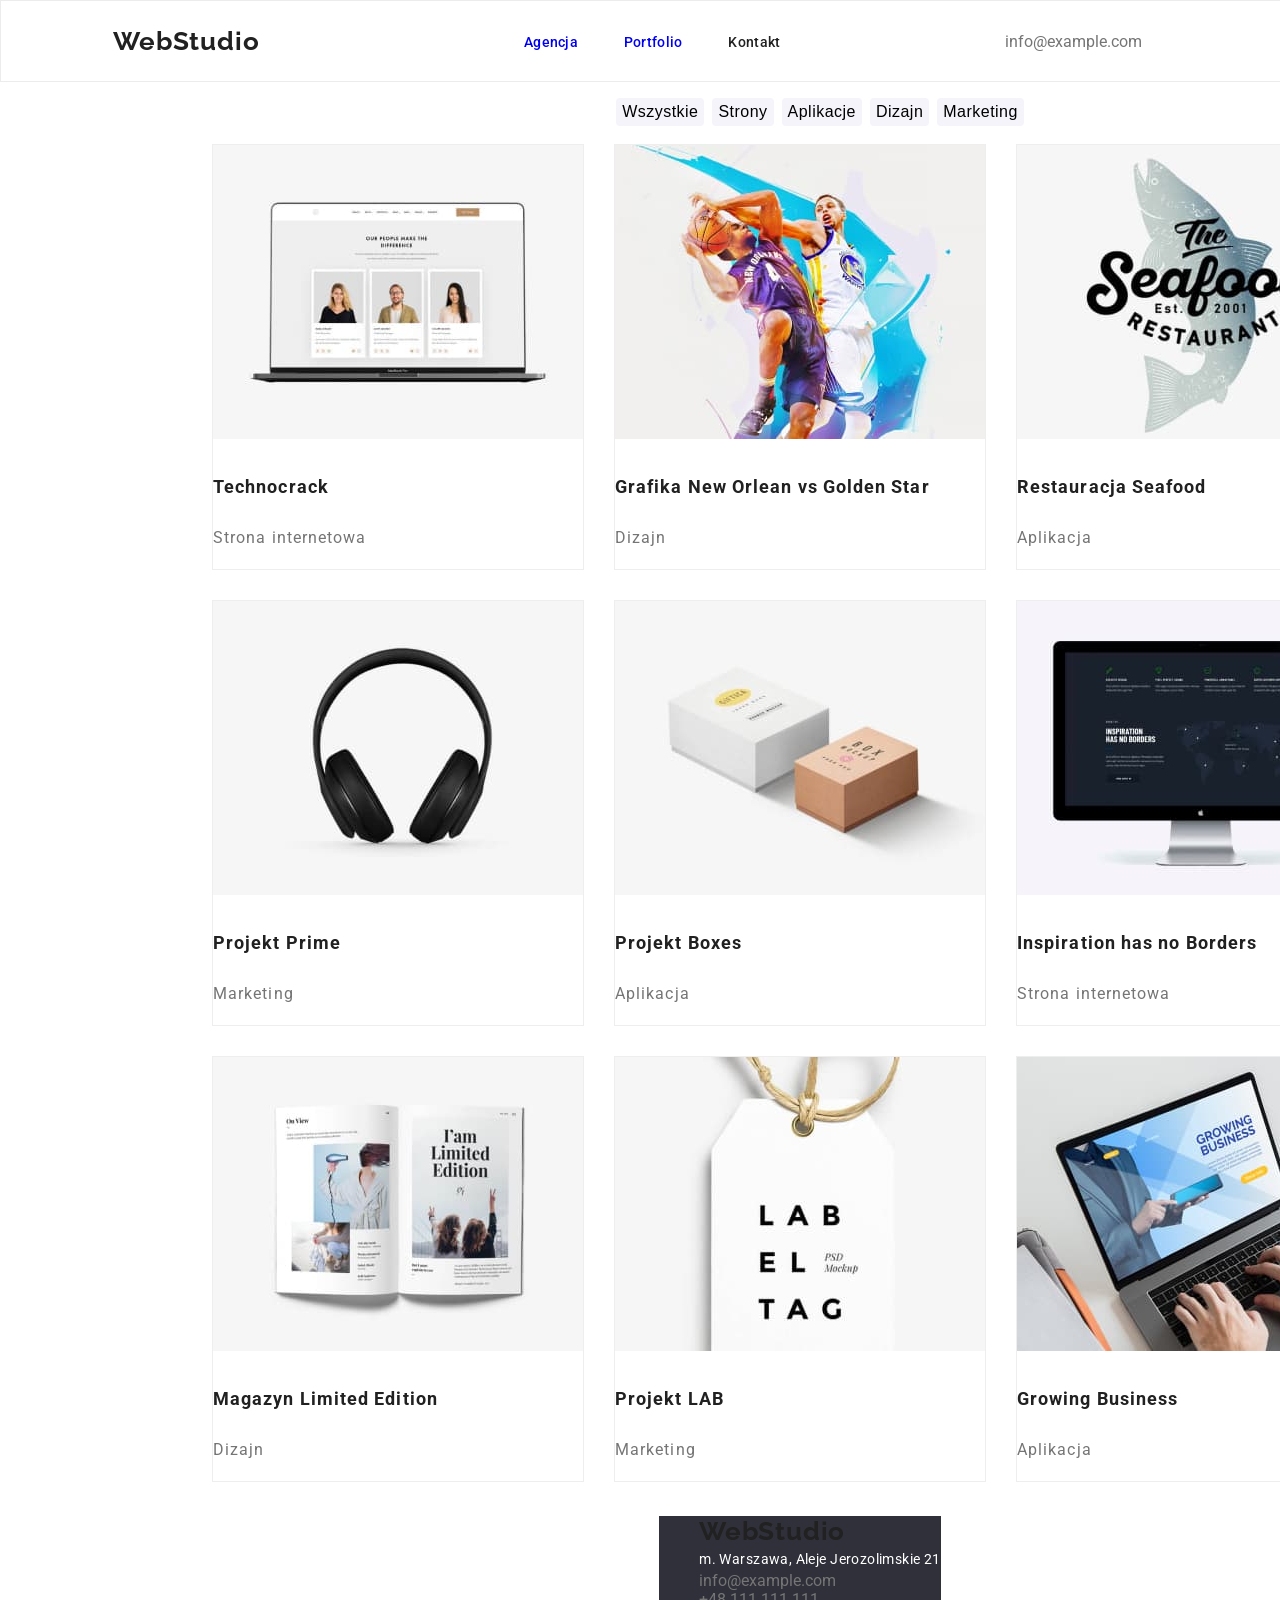
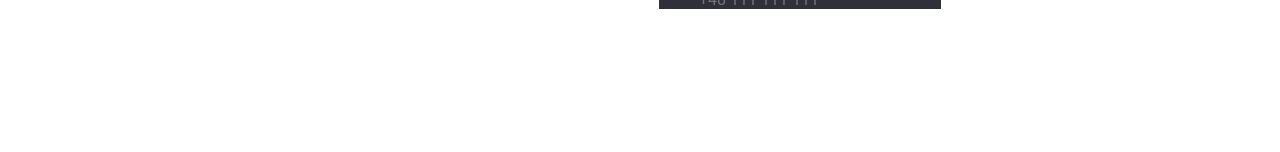
==== portfolio.html @ 927ac367 "1 Create and copy repo #3" ====
<!DOCTYPE html>
<html lang="en">
  <head>
    <meta charset="UTF-8" />
    <title>Portfolio</title>
    <link rel="preconnect" href="https://fonts.googleapis.com" />
    <link rel="preconnect" href="https://fonts.gstatic.com" crossorigin />
    <link
      href="https://fonts.googleapis.com/css2?family=Raleway:wght@700&family=Roboto:wght@400;500;700;900&display=swap"
      rel="stylesheet"
    />
    <link rel="stylesheet" href="./css/style.css" />
  </head>
  <body>
    <header>
      <section>
        <div class="top-box">
          <a class="name-logo" href="">WebStudio</a>
          <ul class="subpages-list">
            <li><a class="subpages" href="./index.html">Agencja</a></li>
            <li><a class="subpages" href="./portfolio.html">Portfolio</a></li>
            <li><a class="subpages" href="">Kontakt</a></li>
          </ul>
          <a class="contact" href="mailto:info@example.com">info@example.com</a>
          <a class="contact" href="tel:+48111111111">+48 111 111 111</a>
        </div>
      </section>
    </header>
    <main>
      <div class="big-wrap">
        <div class="container">
          <article>
            <ul class="button-list">
              <li>
                <button type="button" class="filter-button">Wszystkie</button>
              </li>
              <li>
                <button type="button" class="filter-button">Strony</button>
              </li>
              <li>
                <button type="button" class="filter-button">Aplikacje</button>
              </li>
              <li>
                <button type="button" class="filter-button">Dizajn</button>
              </li>
              <li>
                <button type="button" class="filter-button">Marketing</button>
              </li>
            </ul>
            <ul class="products">
              <li>
                <img
                  src="./images/img8.jpg"
                  width="370"
                  height="294"
                  alt="Gotowa strona internetowa"
                />
                <h3>Technocrack</h3>
                <p>Strona internetowa</p>
              </li>
              <li>
                <img
                  src="./images/img9.jpg"
                  width="370"
                  height="294"
                  alt="Grafika sportowa, koszykówka"
                />
                <h3>Grafika New Orlean vs Golden Star</h3>
                <p>Dizajn</p>
              </li>
              <li>
                <img
                  src="./images/img10.jpg"
                  width="370"
                  height="294"
                  alt="Logo restauracji"
                />
                <h3>Restauracja Seafood</h3>
                <p>Aplikacja</p>
              </li>
              <li>
                <img
                  src="./images/img11.jpg"
                  width="370"
                  height="294"
                  alt="Nauszne słuchawki bezprzewodowe, czarne"
                />
                <h3>Projekt Prime</h3>
                <p>Marketing</p>
              </li>
              <li>
                <img
                  src="./images/img12.jpg"
                  width="370"
                  height="294"
                  alt="Projekty opakowań"
                />
                <h3>Projekt Boxes</h3>
                <p>Aplikacja</p>
              </li>
              <li>
                <img
                  src="./images/img13.jpg"
                  width="370"
                  height="294"
                  alt="Strona z projektami"
                />
                <h3>Inspiration has no Borders</h3>
                <p>Strona internetowa</p>
              </li>
              <li>
                <img
                  src="./images/img14.jpg"
                  width="370"
                  height="294"
                  alt="Projekt magazynu o modzie"
                />
                <h3>Magazyn Limited Edition</h3>
                <p>Dizajn</p>
              </li>
              <li>
                <img
                  src="./images/img15.jpg"
                  width="370"
                  height="294"
                  alt="Projekt zawieszki"
                />
                <h3>Projekt LAB</h3>
                <p>Marketing</p>
              </li>
              <li>
                <img
                  src="./images/img16.jpg"
                  width="370"
                  height="294"
                  alt="Aplikacja do inwestycji"
                />
                <h3>Growing Business</h3>
                <p>Aplikacja</p>
              </li>
            </ul>
          </article>
        </div>
      </div>
    </main>
    <footer>
      <div class="big-wrap">
        <div class="container">
          <ul class="f-data">
            <li><a class="name-logo" href="">WebStudio</a></li>
            <li>
              <address class="home-location">
                m. Warszawa, Aleje Jerozolimskie 21
              </address>
            </li>
            <li>
              <a class="contact" href="mailto:info@example.com"
                >info@example.com</a
              >
            </li>
            <li>
              <a class="contact" href="tel:+48111111111">+48 111 111 111</a>
            </li>
          </ul>
        </div>
      </div>
    </footer>
  </body>
</html>
---- css/style.css ----
body {
  font-family: "Roboto", sans-serif;
  color: #212121;
  background-color: #fff;
  width: 1600px;
  margin: 0px;
}

.top-box {
  background-color: #fff;
  border: 1px solid #ececec;
  display: flex;
  justify-content: space-around;
  align-items: center;
  height: 80px;
}

.big-box {
  text-align: center;
  color: #ffffff;
  background-color: #2f303a;
  height: 600px;
  gap: 46px;
  display: flex;
  justify-content: center;
  align-items: center;
  flex-direction: column;
}
.firs-header {
  font-size: 44px;
  font-weight: 900;
  line-height: 60px;
  letter-spacing: 0.06em;
}
.secondary-header {
  font-size: 36px;
  font-weight: 700;
  line-height: 42px;
  letter-spacing: 0.03em;
  text-align: center;
}
.order-button {
  width: 200px;
  background-color: #2196f3;
  color: #ffffff;
  font-size: 16px;
  box-shadow: 0px 4px 4px rgba(0, 0, 0, 0.15);
  border-radius: 4px;
  padding: 0px;
}
.filter-button {
  font-size: 16px;
  font-weight: 500;
  line-height: 26px;
  letter-spacing: 0.03em;
  border-radius: 4px;
  background-color: #f5f4fa;
  border: none;
}
.filter-button:hover,
.filter-button:focus {
  color: #ffffff;
  background-color: #2196f3;
}

.subpages,
.name-logo {
  font-size: 14px;
  font-weight: 500;
  line-height: 16px;
  letter-spacing: 0.02em;
  text-decoration: none;
}
.subpages:visited,
.name-logo:visited {
  color: inherit;
}

.subpages:hover,
.name-logo:hover,
.subpages:focus,
.name-logo:focus {
  color: #2196f3;
}

.contact {
  color: #757575;
  text-decoration: none;
}

.big-wrap {
  width: 1600px;
  display: flex;
  justify-content: center;
  align-items: center;
}
.container {
  width: 1200px;
  /*margin: 0px;*/
  display: flex;
  flex-wrap: wrap;
  justify-content: center;
  align-items: center;
  gap: 47px;
}
.products,
.news,
.members,
.f-data,
.subpages-list,
.button-list,
.engagement {
  list-style: none;
}
.subpages-list {
  display: flex;
  justify-content: space-between;
  gap: 46px;
}

.news {
  display: flex;
  flex-wrap: nowrap;
  justify-content: left;
}
.engagement {
  display: flex;
  justify-content: space-between;
  gap: 30px;
}
.button-list {
  display: flex;
  justify-content: center;
  gap: 8px;
}

.products {
  font-size: 18px;
  font-weight: 700;
  line-height: 36px;
  letter-spacing: 0.06em;
  text-align: left;
  display: flex;
  flex-wrap: wrap;
  justify-content: center;
  align-items: center;
  padding: 0px;
  gap: 30px;
}
.products p {
  font-weight: 400;
  text-align: left;
  color: #757575;
  font-size: 16px;
  line-height: 30px;
  width: 322px;
}
.products h3 {
  width: 322px;
  font-size: 18px;
}
.products li {
  background-color: #fff;
  border: 1px solid #eee;
}
.news {
  font-size: 14px;
  font-weight: 700;
  line-height: 16px;
  letter-spacing: 0.03em;
  text-align: left;
  display: flex;
  flex-direction: row;
  gap: 30px;
}
.news p {
  font-weight: 400;

  color: #757575;
  line-height: 24px;
}
.news li {
  width: 270px;
  height: 101px;
  text-align: left;
}
.crew {
  width: 1600px;
  background-color: #f5f4fa;
}
.members {
  display: flex;
  justify-content: space-between;
  gap: 30px;
}
.members li {
  background: #ffffff;
  box-shadow: 0px 1px 3px rgba(0, 0, 0, 0.12), 0px 1px 1px rgba(0, 0, 0, 0.14),
    0px 2px 1px rgba(0, 0, 0, 0.2);
  border-radius: 0px 0px 4px 4px;
  width: 270px;
  height: 368px;
  text-align: center;
}
.members p {
  font-family: "Roboto";
  font-style: normal;
  font-weight: 400;
  font-size: 16px;
  line-height: 19px;
  text-align: center;
  letter-spacing: 0.03em;
  color: #757575;
}
.home-location {
  font-style: normal;
  font-size: 14px;
  font-weight: 400;
  line-height: 24px;
  letter-spacing: 0.03em;
  text-align: left;
  color: #ffffff;
}
footer {
  height: 252px;
}
.f-data {
  background-color: #2f303a;
}
.name-logo {
  font-family: "Raleway", sans-serif;
  font-size: 26px;
  font-weight: 700;
  line-height: 31px;
  letter-spacing: 0.03em;
}
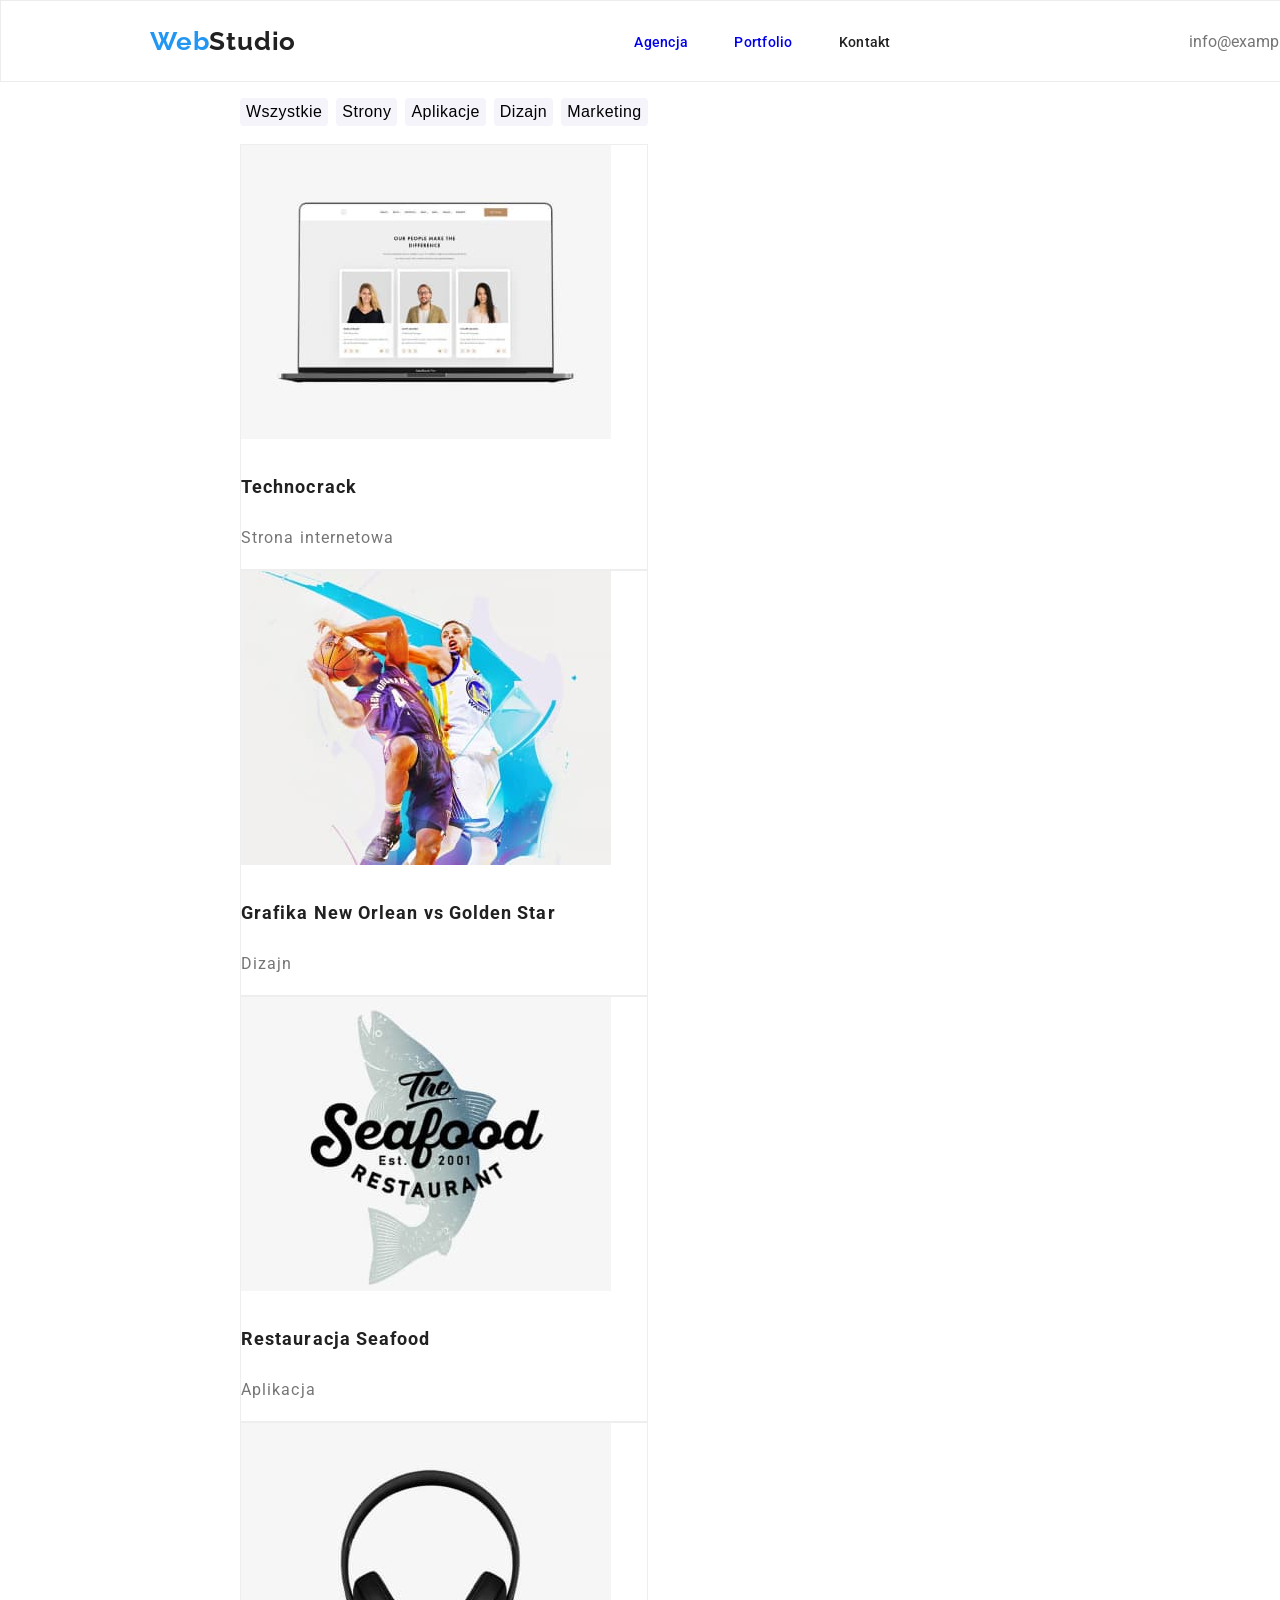
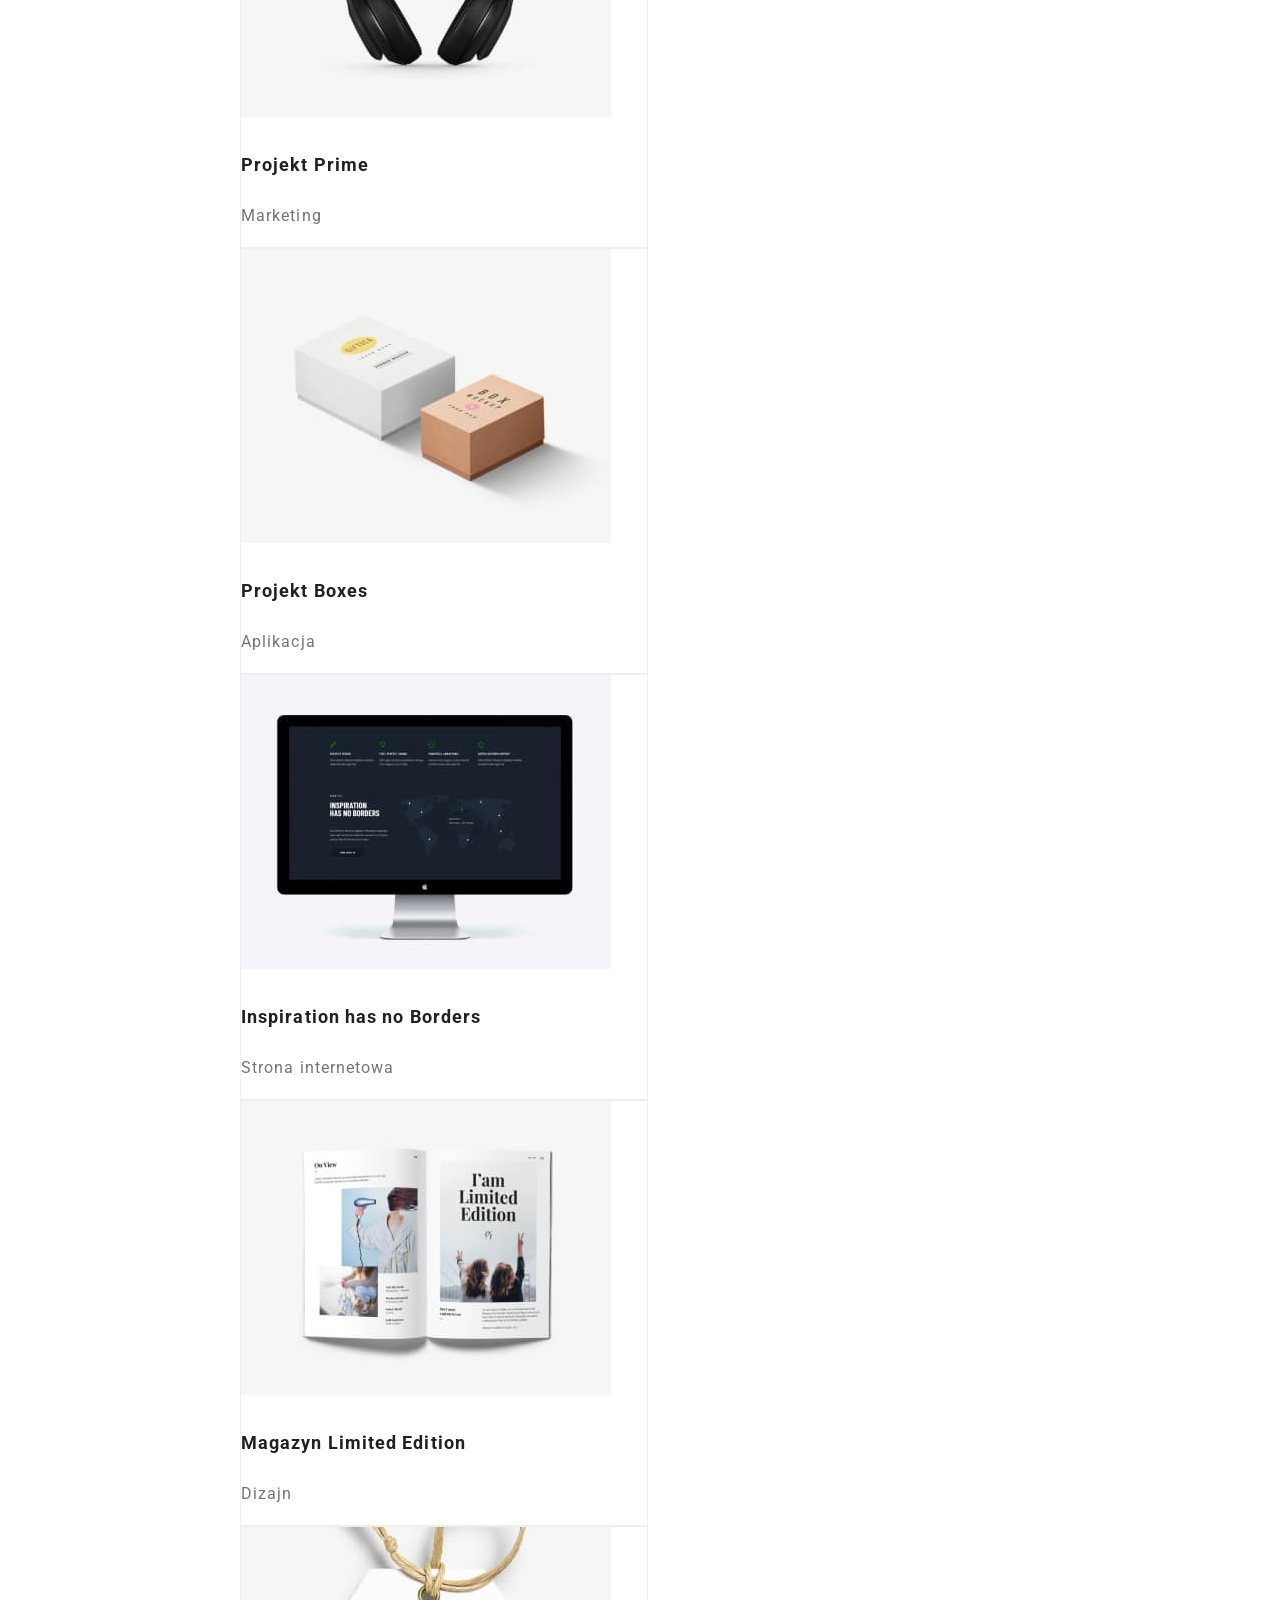
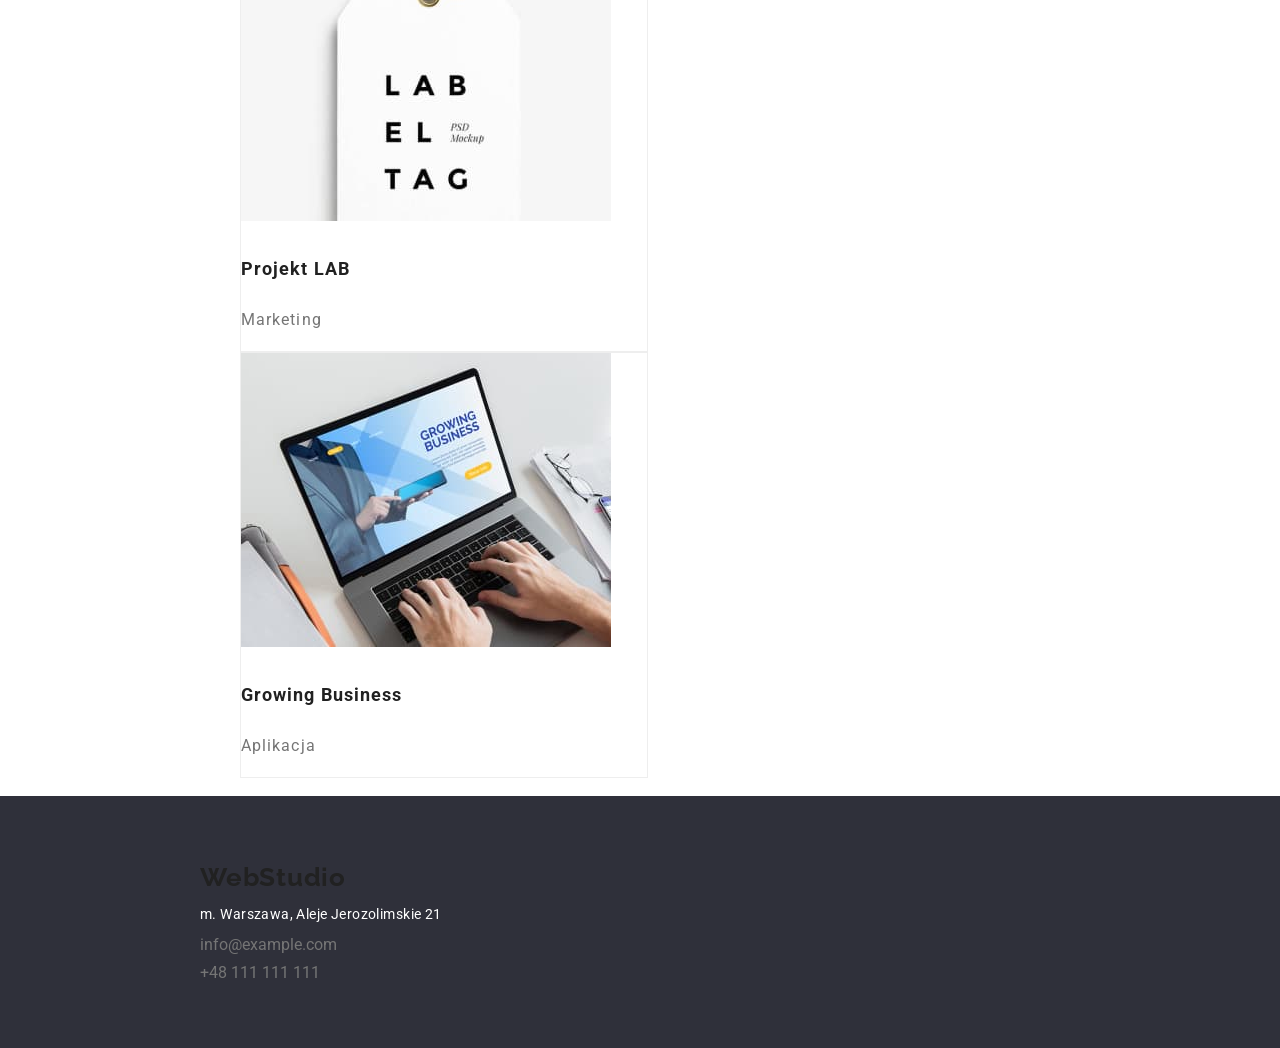
==== commit cf7a8540: "Big Update ### Change All stylesheet" ====
--- a/portfolio.html
+++ b/portfolio.html
@@ -13,17 +13,19 @@
   </head>
   <body>
     <header>
-      <section>
-        <div class="top-box">
-          <a class="name-logo" href="">WebStudio</a>
-          <ul class="subpages-list">
-            <li><a class="subpages" href="./index.html">Agencja</a></li>
-            <li><a class="subpages" href="./portfolio.html">Portfolio</a></li>
-            <li><a class="subpages" href="">Kontakt</a></li>
-          </ul>
+      <section class="top-box">
+        <a class="name-logo" href=""
+          ><span class="name-logo-effect-f">Web</span>Studio</a
+        >
+        <ul class="subpages-list">
+          <li><a class="subpages" href="./index.html">Agencja</a></li>
+          <li><a class="subpages" href="./portfolio.html">Portfolio</a></li>
+          <li><a class="subpages" href="">Kontakt</a></li>
+        </ul>
+        <span class="top-box-contact">
           <a class="contact" href="mailto:info@example.com">info@example.com</a>
-          <a class="contact" href="tel:+48111111111">+48 111 111 111</a>
-        </div>
+          <a class="contact" href="tel:+48111111111">+48 111 111 111</a></span
+        >
       </section>
     </header>
     <main>
--- a/css/style.css
+++ b/css/style.css
@@ -5,7 +5,6 @@
   width: 1600px;
   margin: 0px;
 }
-
 .top-box {
   background-color: #fff;
   border: 1px solid #ececec;
@@ -20,24 +19,29 @@
   color: #ffffff;
   background-color: #2f303a;
   height: 600px;
-  gap: 46px;
   display: flex;
   justify-content: center;
   align-items: center;
   flex-direction: column;
+  gap: 30px;
 }
 .firs-header {
+  margin: 0px;
   font-size: 44px;
   font-weight: 900;
   line-height: 60px;
   letter-spacing: 0.06em;
 }
+.section {
+  padding: 94px 0 94px 0;
+}
 .secondary-header {
   font-size: 36px;
   font-weight: 700;
   line-height: 42px;
   letter-spacing: 0.03em;
   text-align: center;
+  margin-bottom: 50px;
 }
 .order-button {
   width: 200px;
@@ -62,7 +66,6 @@
   color: #ffffff;
   background-color: #2196f3;
 }
-
 .subpages,
 .name-logo {
   font-size: 14px;
@@ -75,19 +78,16 @@
 .name-logo:visited {
   color: inherit;
 }
-
 .subpages:hover,
 .name-logo:hover,
 .subpages:focus,
 .name-logo:focus {
   color: #2196f3;
 }
-
 .contact {
-  color: #757575;
   text-decoration: none;
-}
-
+  color: #757575;
+}
 .big-wrap {
   width: 1600px;
   display: flex;
@@ -96,12 +96,9 @@
 }
 .container {
   width: 1200px;
-  /*margin: 0px;*/
+  margin: 0px;
   display: flex;
   flex-wrap: wrap;
-  justify-content: center;
-  align-items: center;
-  gap: 47px;
 }
 .products,
 .news,
@@ -109,24 +106,33 @@
 .f-data,
 .subpages-list,
 .button-list,
-.engagement {
+.engagement,
+.contact {
   list-style: none;
 }
 .subpages-list {
   display: flex;
-  justify-content: space-between;
+  justify-content: space-around;
   gap: 46px;
 }
-
 .news {
+  padding: 0px;
+  margin: 0px;
+  font-size: 14px;
+  font-weight: 700;
+  line-height: 16px;
+  letter-spacing: 0.03em;
   display: flex;
   flex-wrap: nowrap;
   justify-content: left;
+  gap: 30px;
 }
 .engagement {
   display: flex;
   justify-content: space-between;
   gap: 30px;
+  margin: 0px;
+  padding: 0px;
 }
 .button-list {
   display: flex;
@@ -139,13 +145,6 @@
   font-weight: 700;
   line-height: 36px;
   letter-spacing: 0.06em;
-  text-align: left;
-  display: flex;
-  flex-wrap: wrap;
-  justify-content: center;
-  align-items: center;
-  padding: 0px;
-  gap: 30px;
 }
 .products p {
   font-weight: 400;
@@ -163,19 +162,8 @@
   background-color: #fff;
   border: 1px solid #eee;
 }
-.news {
-  font-size: 14px;
-  font-weight: 700;
-  line-height: 16px;
-  letter-spacing: 0.03em;
-  text-align: left;
-  display: flex;
-  flex-direction: row;
-  gap: 30px;
-}
 .news p {
   font-weight: 400;
-
   color: #757575;
   line-height: 24px;
 }
@@ -186,11 +174,12 @@
 }
 .crew {
   width: 1600px;
-  background-color: #f5f4fa;
 }
 .members {
-  display: flex;
-  justify-content: space-between;
+  padding: 0px;
+  margin: 0px;
+  display: flex;
+  justify-content: space-around;
   gap: 30px;
 }
 .members li {
@@ -203,8 +192,6 @@
   text-align: center;
 }
 .members p {
-  font-family: "Roboto";
-  font-style: normal;
   font-weight: 400;
   font-size: 16px;
   line-height: 19px;
@@ -222,10 +209,18 @@
   color: #ffffff;
 }
 footer {
+  background-color: #2f303a;
   height: 252px;
+  height: 252px;
+  margin: 0px auto;
+  text-align: left;
+  display: flex;
 }
 .f-data {
-  background-color: #2f303a;
+  padding: 0px;
+  display: flex;
+  flex-direction: column;
+  gap: 9px;
 }
 .name-logo {
   font-family: "Raleway", sans-serif;
@@ -234,3 +229,10 @@
   line-height: 31px;
   letter-spacing: 0.03em;
 }
+
+.name-logo-effect-f {
+  color: #2196f3;
+}
+.name-logo-effect-sec {
+  color: #fff;
+}
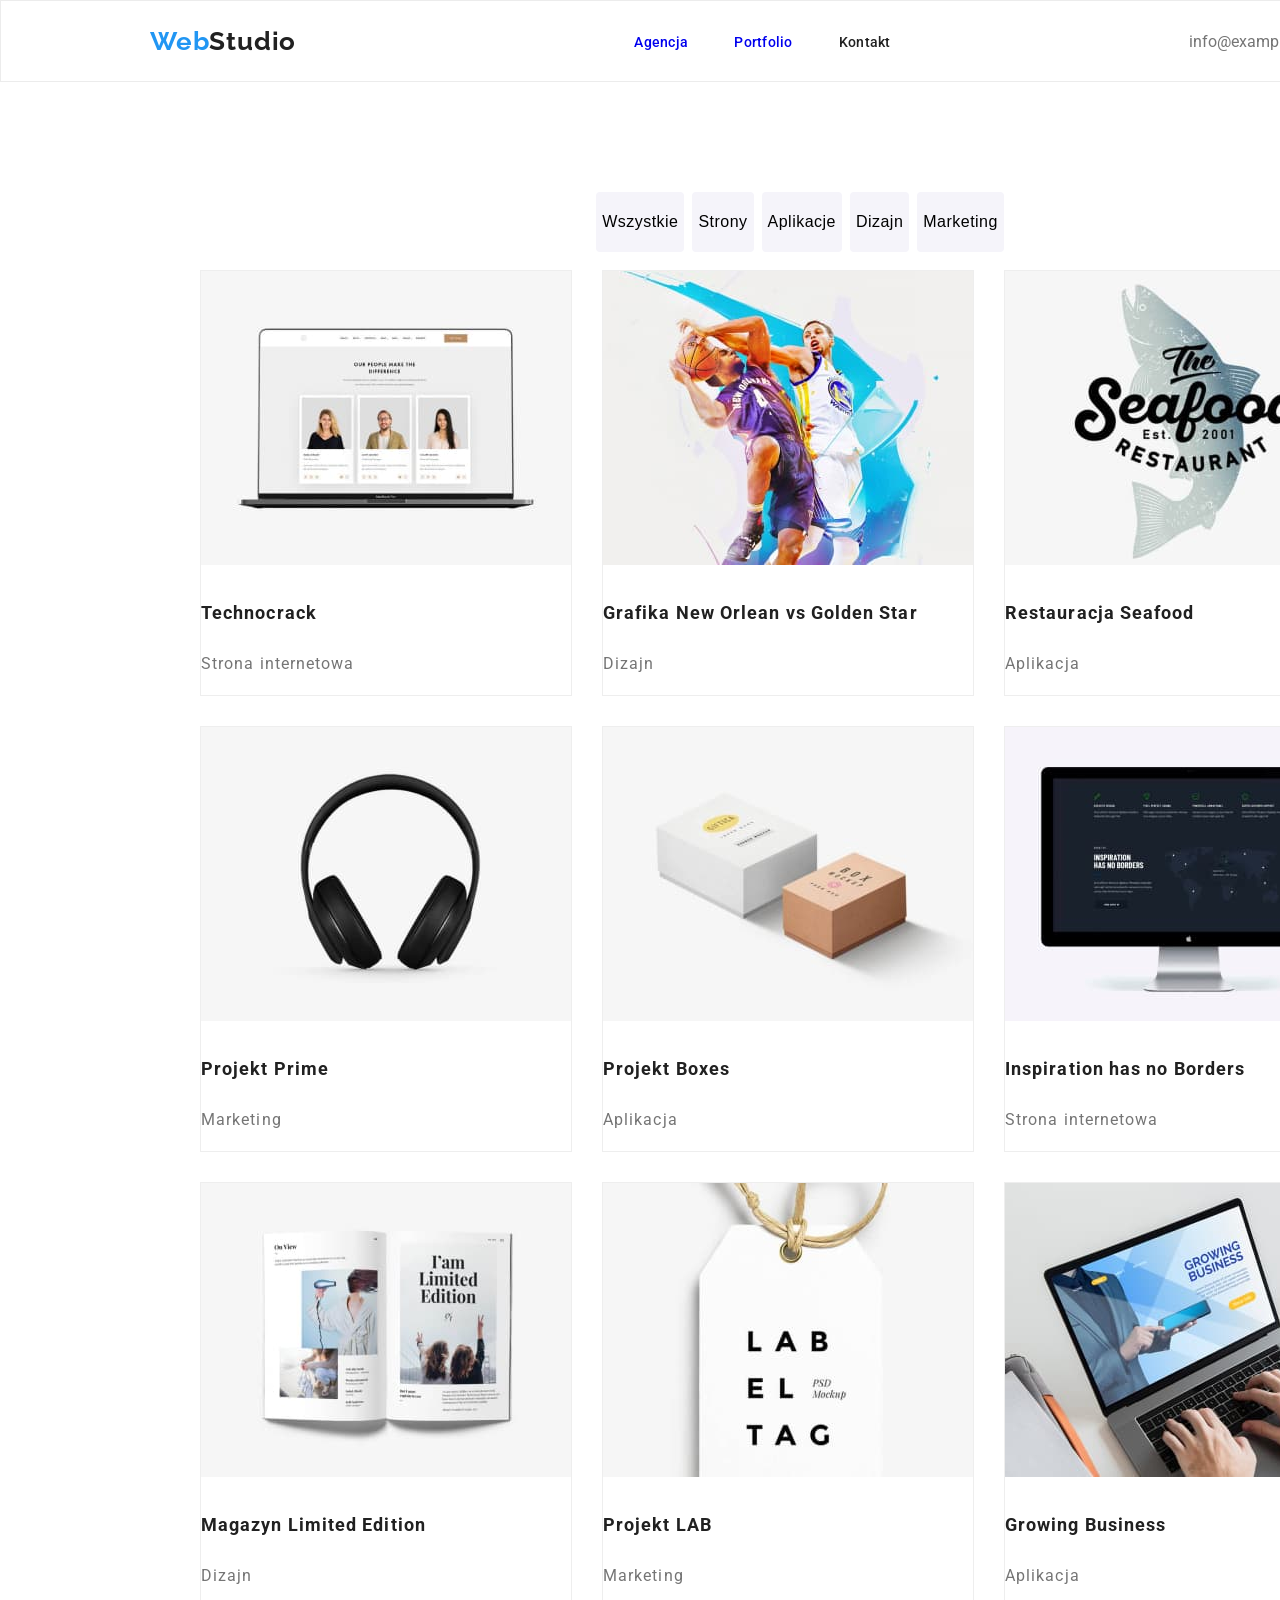
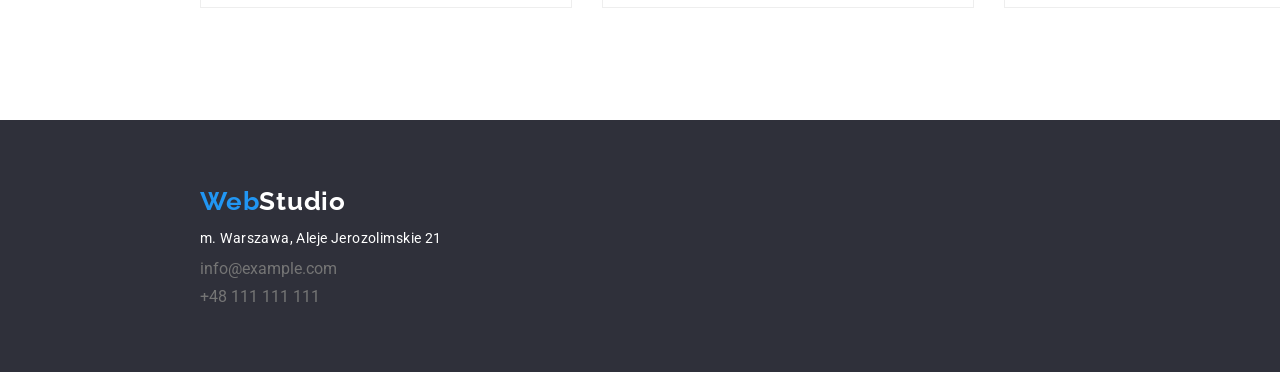
==== commit a41b91da: "Update #2 Delete border from "order-button"" ====
--- a/portfolio.html
+++ b/portfolio.html
@@ -31,22 +31,32 @@
     <main>
       <div class="big-wrap">
         <div class="container">
-          <article>
+          <section class="section">
             <ul class="button-list">
               <li>
-                <button type="button" class="filter-button">Wszystkie</button>
+                <button type="button" class="filter-button">
+                  <p>Wszystkie</p>
+                </button>
               </li>
               <li>
-                <button type="button" class="filter-button">Strony</button>
+                <button type="button" class="filter-button">
+                  <p>Strony</p>
+                </button>
               </li>
               <li>
-                <button type="button" class="filter-button">Aplikacje</button>
+                <button type="button" class="filter-button">
+                  <p>Aplikacje</p>
+                </button>
               </li>
               <li>
-                <button type="button" class="filter-button">Dizajn</button>
+                <button type="button" class="filter-button">
+                  <p>Dizajn</p>
+                </button>
               </li>
               <li>
-                <button type="button" class="filter-button">Marketing</button>
+                <button type="button" class="filter-button">
+                  <p>Marketing</p>
+                </button>
               </li>
             </ul>
             <ul class="products">
@@ -141,7 +151,7 @@
                 <p>Aplikacja</p>
               </li>
             </ul>
-          </article>
+          </section>
         </div>
       </div>
     </main>
@@ -149,7 +159,12 @@
       <div class="big-wrap">
         <div class="container">
           <ul class="f-data">
-            <li><a class="name-logo" href="">WebStudio</a></li>
+            <li>
+              <a class="name-logo" href=""
+                ><span class="name-logo-effect-f">Web</span
+                ><span class="name-logo-effect-sec">Studio</span></a
+              >
+            </li>
             <li>
               <address class="home-location">
                 m. Warszawa, Aleje Jerozolimskie 21
--- a/css/style.css
+++ b/css/style.css
@@ -49,18 +49,11 @@
   color: #ffffff;
   font-size: 16px;
   box-shadow: 0px 4px 4px rgba(0, 0, 0, 0.15);
+  border: none;
   border-radius: 4px;
   padding: 0px;
 }
-.filter-button {
-  font-size: 16px;
-  font-weight: 500;
-  line-height: 26px;
-  letter-spacing: 0.03em;
-  border-radius: 4px;
-  background-color: #f5f4fa;
-  border: none;
-}
+
 .filter-button:hover,
 .filter-button:focus {
   color: #ffffff;
@@ -135,16 +128,30 @@
   padding: 0px;
 }
 .button-list {
+  padding: 0px;
   display: flex;
   justify-content: center;
   gap: 8px;
 }
-
+.filter-button {
+  font-size: 16px;
+  font-weight: 500;
+  line-height: 26px;
+  letter-spacing: 0.03em;
+  border-radius: 4px;
+  background-color: #f5f4fa;
+  border: none;
+}
 .products {
+  padding: 0px;
   font-size: 18px;
   font-weight: 700;
   line-height: 36px;
   letter-spacing: 0.06em;
+  display: flex;
+  flex-wrap: wrap;
+  flex-direction: row;
+  gap: 30px;
 }
 .products p {
   font-weight: 400;
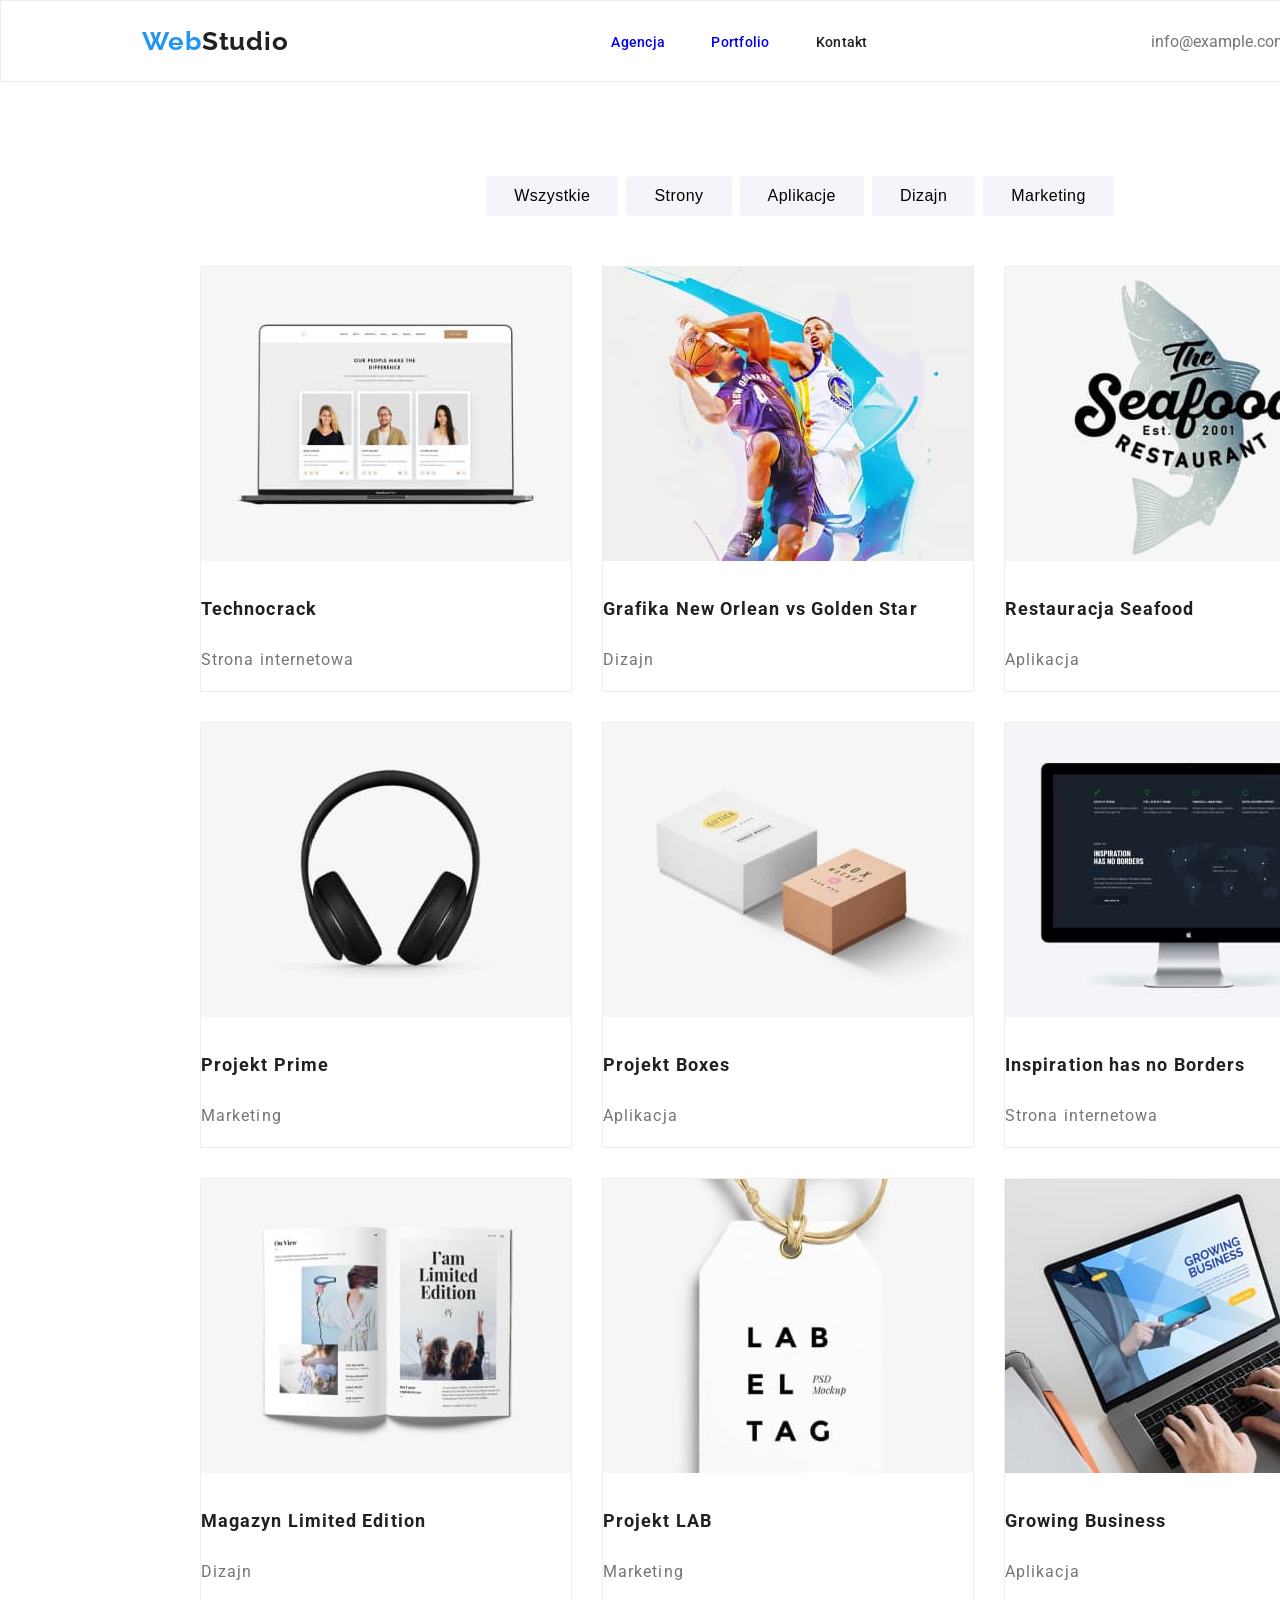
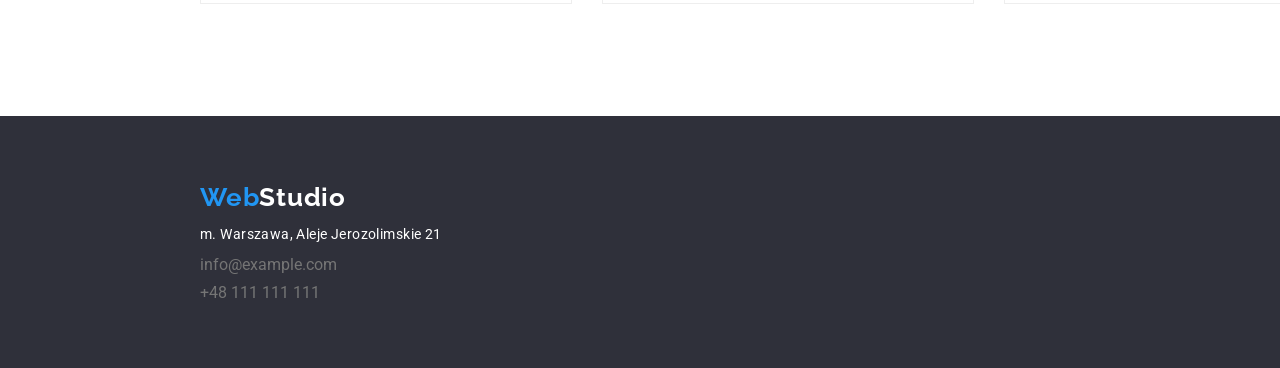
==== commit 72433b13: "Update #3 Finished hw- for now :)" ====
--- a/portfolio.html
+++ b/portfolio.html
@@ -22,10 +22,10 @@
           <li><a class="subpages" href="./portfolio.html">Portfolio</a></li>
           <li><a class="subpages" href="">Kontakt</a></li>
         </ul>
-        <span class="top-box-contact">
+        <div class="top-box-contact">
           <a class="contact" href="mailto:info@example.com">info@example.com</a>
-          <a class="contact" href="tel:+48111111111">+48 111 111 111</a></span
-        >
+          <a class="contact" href="tel:+48111111111">+48 111 111 111</a>
+        </div>
       </section>
     </header>
     <main>
--- a/css/style.css
+++ b/css/style.css
@@ -76,6 +76,10 @@
 .subpages:focus,
 .name-logo:focus {
   color: #2196f3;
+}
+.top-box-contact {
+  display: flex;
+  gap: 50px;
 }
 .contact {
   text-decoration: none;
@@ -129,6 +133,7 @@
 }
 .button-list {
   padding: 0px;
+  margin: 0 0 50px 0;
   display: flex;
   justify-content: center;
   gap: 8px;
@@ -141,6 +146,11 @@
   border-radius: 4px;
   background-color: #f5f4fa;
   border: none;
+  text-align: center;
+}
+.filter-button p {
+  margin: 6px 22px 6px 22px;
+  padding: 0px;
 }
 .products {
   padding: 0px;
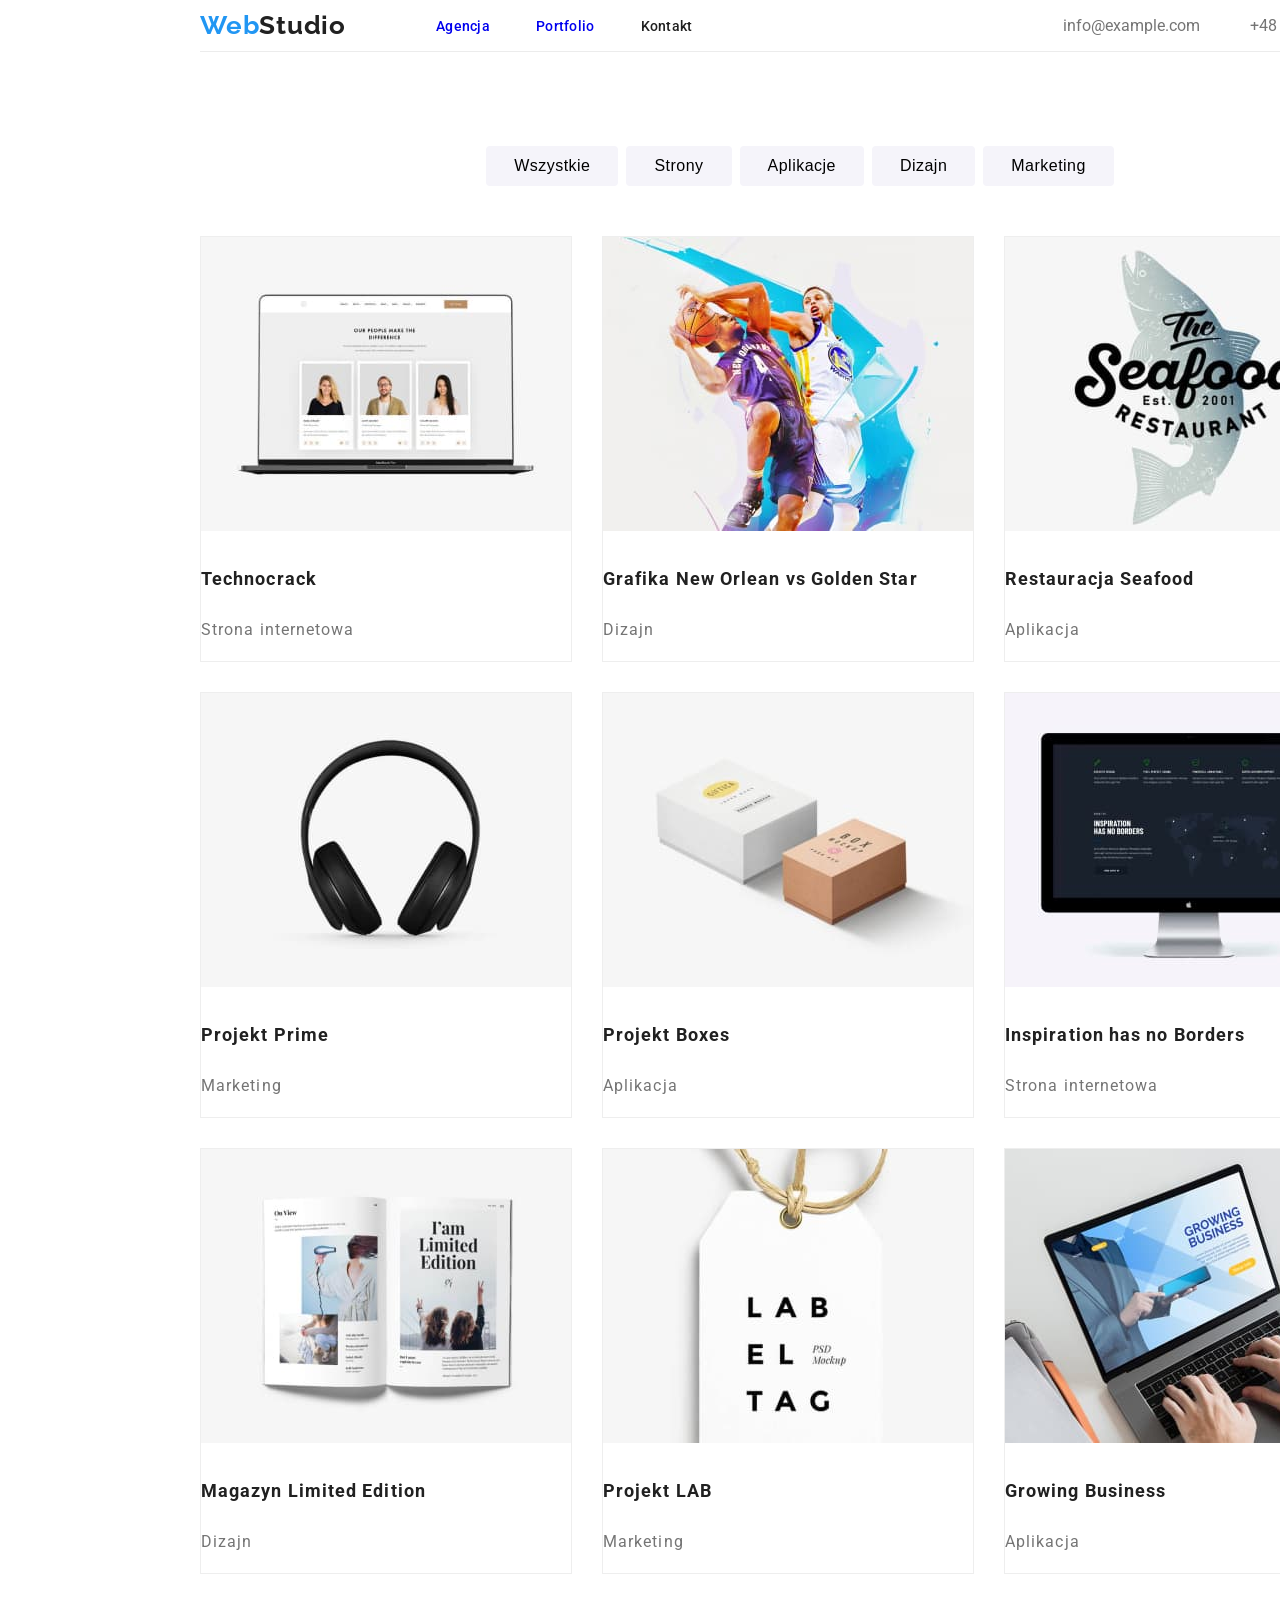
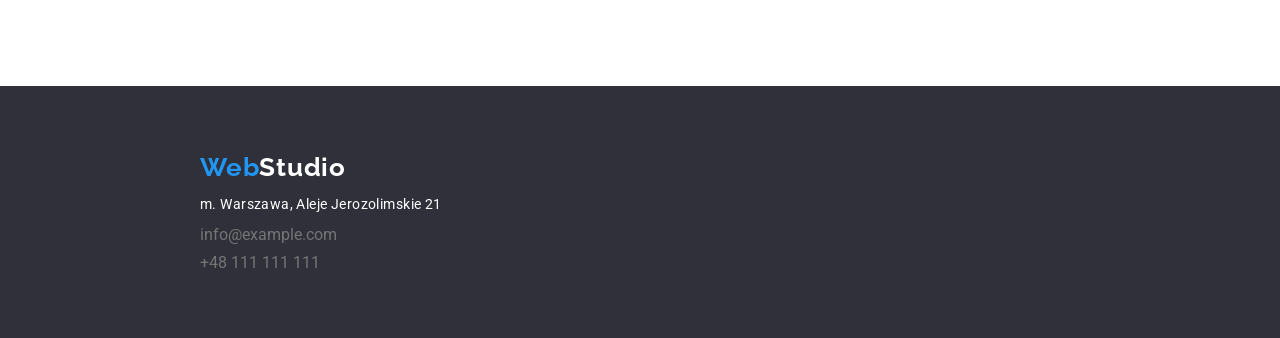
==== commit 10aee983: "Updat #21 Finished- maybe" ====
--- a/portfolio.html
+++ b/portfolio.html
@@ -13,20 +13,26 @@
   </head>
   <body>
     <header>
-      <section class="top-box">
-        <a class="name-logo" href=""
-          ><span class="name-logo-effect-f">Web</span>Studio</a
-        >
-        <ul class="subpages-list">
-          <li><a class="subpages" href="./index.html">Agencja</a></li>
-          <li><a class="subpages" href="./portfolio.html">Portfolio</a></li>
-          <li><a class="subpages" href="">Kontakt</a></li>
-        </ul>
-        <div class="top-box-contact">
-          <a class="contact" href="mailto:info@example.com">info@example.com</a>
-          <a class="contact" href="tel:+48111111111">+48 111 111 111</a>
+      <div class="big-wrap">
+        <div class="container">
+          <section class="top-box">
+            <a class="name-logo" href=""
+              ><span class="name-logo-effect-f">Web</span>Studio</a
+            >
+            <ul class="subpages-list">
+              <li><a class="subpages" href="./index.html">Agencja</a></li>
+              <li><a class="subpages" href="./portfolio.html">Portfolio</a></li>
+              <li><a class="subpages" href="">Kontakt</a></li>
+            </ul>
+            <div class="top-box-contact">
+              <a class="contact" href="mailto:info@example.com"
+                >info@example.com</a
+              >
+              <a class="contact" href="tel:+48111111111">+48 111 111 111</a>
+            </div>
+          </section>
         </div>
-      </section>
+      </div>
     </header>
     <main>
       <div class="big-wrap">
--- a/css/style.css
+++ b/css/style.css
@@ -7,11 +7,11 @@
 }
 .top-box {
   background-color: #fff;
-  border: 1px solid #ececec;
-  display: flex;
-  justify-content: space-around;
+  border-bottom: 1px solid #ececec;
+  display: flex;
+  justify-content: center;
   align-items: center;
-  height: 80px;
+  gap: 50px;
 }
 
 .big-box {
@@ -33,7 +33,10 @@
   letter-spacing: 0.06em;
 }
 .section {
-  padding: 94px 0 94px 0;
+  padding: 94px 0;
+}
+.section-fix {
+  padding: 0 0 94px 0;
 }
 .secondary-header {
   font-size: 36px;
@@ -73,6 +76,7 @@
 }
 .subpages:hover,
 .name-logo:hover,
+.contact:hover,
 .subpages:focus,
 .name-logo:focus {
   color: #2196f3;
@@ -80,6 +84,7 @@
 .top-box-contact {
   display: flex;
   gap: 50px;
+  padding-left: 320px;
 }
 .contact {
   text-decoration: none;
@@ -128,11 +133,11 @@
   display: flex;
   justify-content: space-between;
   gap: 30px;
-  margin: 0px;
-  padding: 0px;
+  margin: 0;
+  padding: 0;
 }
 .button-list {
-  padding: 0px;
+  padding: 0;
   margin: 0 0 50px 0;
   display: flex;
   justify-content: center;
@@ -149,11 +154,11 @@
   text-align: center;
 }
 .filter-button p {
-  margin: 6px 22px 6px 22px;
-  padding: 0px;
+  margin: 6px 22px;
+  padding: 0;
 }
 .products {
-  padding: 0px;
+  padding: 0;
   font-size: 18px;
   font-weight: 700;
   line-height: 36px;
@@ -190,13 +195,15 @@
   text-align: left;
 }
 .crew {
-  width: 1600px;
+  min-width: 1200px;
+  margin: auto;
+  background: #f5f4fa;
 }
 .members {
-  padding: 0px;
-  margin: 0px;
-  display: flex;
-  justify-content: space-around;
+  padding: 0;
+  margin: 0;
+  display: flex;
+  justify-content: center;
   gap: 30px;
 }
 .members li {
